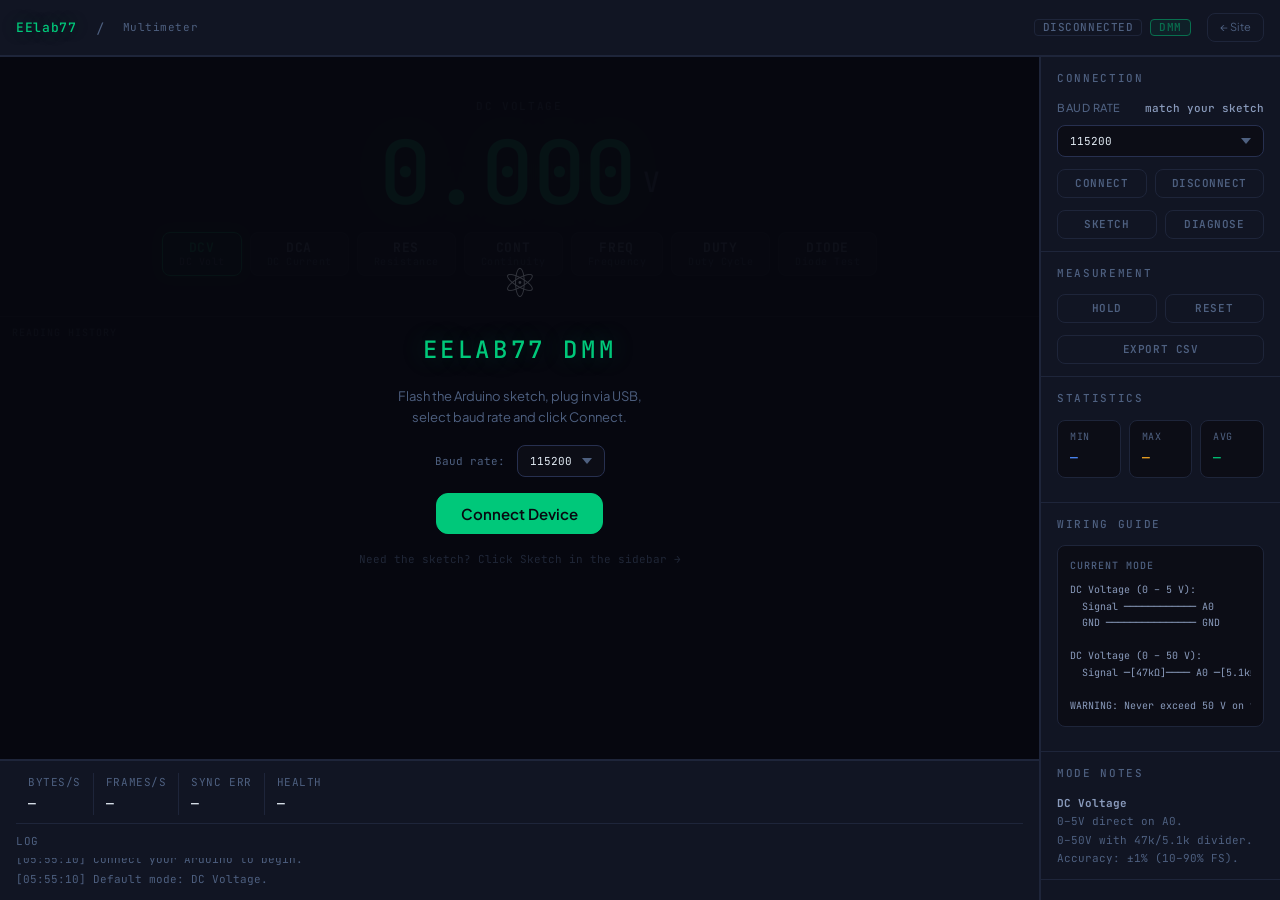
==== multimeter.html @ 3ed182bc "Your descriptive message about what changed" ====
<!DOCTYPE html>
<html lang="en">
<head>
  <meta charset="UTF-8">
  <meta name="viewport" content="width=device-width, initial-scale=1.0">
  <title>Multimeter — EElab77</title>
  <meta name="description" content="EElab77 browser-based multimeter. DC voltage, current, resistance, continuity, frequency, duty cycle and diode test. Runs in Chrome via Web Serial.">

  <!-- Favicon -->
  <link rel="icon" type="image/svg+xml" href="assets/img/favicon.svg">

  <!-- CSS — tokens first, then base, then components, then shared
       instrument layout, then this page's specific styles -->
  <link rel="stylesheet" href="assets/css/tokens.css">
  <link rel="stylesheet" href="assets/css/base.css">
  <link rel="stylesheet" href="assets/css/components.css">
  <link rel="stylesheet" href="assets/css/instrument.css">
  <link rel="stylesheet" href="assets/css/multimeter.css">
</head>
<body class="is-instrument">

<div class="instrument-layout">

  <!-- ═══════════════════════════════════════════════════════
       INSTRUMENT NAV
  ════════════════════════════════════════════════════════ -->
  <header class="inst-nav">
    <a href="multimeter.html" class="inst-nav__logo">EElab77</a>
    <span class="inst-nav__sep">/</span>
    <span class="inst-nav__page">Multimeter</span>

    <!-- Status badges -->
    <div class="inst-nav__badges">
      <div class="badge"          id="dmm-conn-badge">DISCONNECTED</div>
      <div class="badge badge--green" style="opacity:0.5;">DMM</div>
    </div>

    <a href="index.html" class="inst-nav__home">← Site</a>
  </header>


  <!-- ═══════════════════════════════════════════════════════
       MAIN AREA — DMM display on top, strip chart below
  ════════════════════════════════════════════════════════ -->
  <main class="inst-main inst-main--dmm" id="inst-main">

    <!-- ── DMM display area ── -->
    <div class="dmm-display-area">

      <!-- Hold badge — shown when hold is active -->
      <div class="dmm-hold-badge" id="dmm-hold-badge">HOLD</div>

      <div class="dmm-display">

        <!-- Mode label — e.g. "DC Voltage" -->
        <div class="dmm-mode-label" id="dmm-mode-label">DC Voltage</div>

        <!-- Main reading row — number + unit -->
        <div class="dmm-reading-row">
          <div class="dmm-reading dmm-reading--voltage" id="dmm-reading">
            0.000
          </div>
          <div class="dmm-unit" id="dmm-unit">V</div>
        </div>

        <!-- Overrange indicator — shown instead of reading -->
        <div class="dmm-ol" id="dmm-ol">OL</div>

        <!-- Continuity indicator circle — shown in CONT mode -->
        <div class="cont-indicator is-open"
             id="cont-indicator"
             style="display:none;">&#9675;</div>

        <!-- Diode forward voltage label — shown in DIODE mode -->
        <div class="diode-vf" id="diode-vf" style="display:none;"></div>

        <!-- Secondary reading row — e.g. Period alongside Freq -->
        <div class="detail-rows" id="detail-rows" style="display:none;">
          <div class="detail-item">
            <div class="detail-item__label" id="detail-label-1"></div>
            <div class="detail-item__value" id="detail-value-1"></div>
          </div>
        </div>

      </div><!-- /.dmm-display -->

      <!-- Mode selector buttons -->
      <div class="mode-selector">

        <button class="mode-btn is-active--dcv" id="mode-btn-1">
          <span class="mode-btn__abbr">DCV</span>
          <span class="mode-btn__label">DC Volt</span>
        </button>

        <button class="mode-btn" id="mode-btn-2">
          <span class="mode-btn__abbr">DCA</span>
          <span class="mode-btn__label">DC Current</span>
        </button>

        <button class="mode-btn" id="mode-btn-3">
          <span class="mode-btn__abbr">RES</span>
          <span class="mode-btn__label">Resistance</span>
        </button>

        <button class="mode-btn" id="mode-btn-4">
          <span class="mode-btn__abbr">CONT</span>
          <span class="mode-btn__label">Continuity</span>
        </button>

        <button class="mode-btn" id="mode-btn-5">
          <span class="mode-btn__abbr">FREQ</span>
          <span class="mode-btn__label">Frequency</span>
        </button>

        <button class="mode-btn" id="mode-btn-6">
          <span class="mode-btn__abbr">DUTY</span>
          <span class="mode-btn__label">Duty Cycle</span>
        </button>

        <button class="mode-btn" id="mode-btn-7">
          <span class="mode-btn__abbr">DIODE</span>
          <span class="mode-btn__label">Diode Test</span>
        </button>

      </div><!-- /.mode-selector -->

    </div><!-- /.dmm-display-area -->


    <!-- ── Strip chart area ── -->
    <div class="dmm-chart-area">
      <canvas id="strip-chart"></canvas>
      <div class="chart-label">Reading history</div>
      <div class="chart-timespan" id="chart-timespan"></div>
    </div>


    <!-- ── Connect overlay ── -->
    <div class="connect-overlay" id="dmm-connect-overlay">
      <div class="connect-overlay__icon">&#9883;</div>
      <div class="connect-overlay__title">EELAB77 DMM</div>
      <p class="connect-overlay__sub">
        Flash the Arduino sketch, plug in via USB,<br>
        select baud rate and click Connect.
      </p>

      <div class="connect-overlay__baud">
        <span class="connect-overlay__baud-label">Baud rate:</span>
        <select class="select" id="dmm-overlay-baud-select">
          <option value="9600">9600</option>
          <option value="57600">57600</option>
          <option value="115200" selected>115200</option>
          <option value="500000">500000</option>
        </select>
      </div>

      <button class="btn btn--green btn--lg"
              id="dmm-btn-connect-overlay">
        Connect Device
      </button>

      <div class="connect-overlay__warn" id="dmm-no-serial-warn">
        &#9888; Web Serial requires Chrome or Edge.
      </div>
      <div class="connect-overlay__note">
        Need the sketch? Click Sketch in the sidebar &rarr;
      </div>
    </div>

  </main><!-- /.inst-main -->


  <!-- ═══════════════════════════════════════════════════════
       STATUS BAR
  ════════════════════════════════════════════════════════ -->
  <div class="inst-statusbar">

    <!-- Stats strip -->
    <div class="inst-statusbar__stats">
      <div class="stat-cell">
        <div class="stat-cell__name">Bytes/s</div>
        <div class="stat-cell__value" id="dmm-st-bps">&#8212;</div>
      </div>
      <div class="stat-cell">
        <div class="stat-cell__name">Frames/s</div>
        <div class="stat-cell__value" id="dmm-st-fps">&#8212;</div>
      </div>
      <div class="stat-cell">
        <div class="stat-cell__name">Sync Err</div>
        <div class="stat-cell__value" id="dmm-st-err">&#8212;</div>
      </div>
      <div class="stat-cell">
        <div class="stat-cell__name">Health</div>
        <div class="stat-cell__value" id="dmm-st-health">&#8212;</div>
      </div>
    </div>

    <!-- Log -->
    <div class="inst-statusbar__log-label">Log</div>
    <div class="log" id="dmm-log"></div>

  </div>


  <!-- ═══════════════════════════════════════════════════════
       CONTROLS SIDEBAR
  ════════════════════════════════════════════════════════ -->
  <aside class="inst-sidebar">

    <!-- ── Connection ── -->
    <div class="ctrl-section">
      <div class="ctrl-section__title">Connection</div>
      <div class="ctrl-row">
        <div class="form-label">
          Baud rate
          <span class="form-label-value">match your sketch</span>
        </div>
        <select class="select" id="dmm-baud-select">
          <option value="9600">9600</option>
          <option value="57600">57600</option>
          <option value="115200" selected>115200</option>
          <option value="500000">500000</option>
        </select>
      </div>
      <div class="ctrl-btn-row">
        <button class="btn btn--toggle" id="dmm-btn-connect">
          Connect
        </button>
        <button class="btn btn--toggle" id="dmm-btn-disconnect">
          Disconnect
        </button>
      </div>
      <div class="ctrl-btn-row">
        <button class="btn btn--toggle" id="dmm-btn-sketch">
          Sketch
        </button>
        <button class="btn btn--toggle" id="dmm-btn-diag">
          Diagnose
        </button>
      </div>
    </div>


    <!-- ── Measurement control ── -->
    <div class="ctrl-section">
      <div class="ctrl-section__title">Measurement</div>
      <div class="ctrl-btn-row">
        <button class="btn btn--toggle" id="dmm-btn-hold">
          Hold
        </button>
        <button class="btn btn--toggle" id="dmm-btn-reset">
          Reset
        </button>
      </div>
      <div class="ctrl-btn-row">
        <button class="btn btn--toggle" id="dmm-btn-csv">
          Export CSV
        </button>
      </div>
    </div>


    <!-- ── Min / Max / Avg ── -->
    <div class="ctrl-section">
      <div class="ctrl-section__title">Statistics</div>
      <div class="stat-panel">
        <div class="stat-panel__cell">
          <div class="stat-panel__label">Min</div>
          <div class="stat-panel__value stat-panel__value--min"
               id="stat-min">&#8212;</div>
        </div>
        <div class="stat-panel__cell">
          <div class="stat-panel__label">Max</div>
          <div class="stat-panel__value stat-panel__value--max"
               id="stat-max">&#8212;</div>
        </div>
        <div class="stat-panel__cell">
          <div class="stat-panel__label">Avg</div>
          <div class="stat-panel__value stat-panel__value--avg"
               id="stat-avg">&#8212;</div>
        </div>
      </div>
    </div>


    <!-- ── Wiring guide ── -->
    <div class="ctrl-section">
      <div class="ctrl-section__title">Wiring Guide</div>
      <div class="wiring-guide">
        <div class="wiring-guide__title">Current mode</div>
        <pre class="wiring-guide__content" id="wiring-content"></pre>
      </div>
    </div>


    <!-- ── Range info ── -->
    <div class="ctrl-section">
      <div class="ctrl-section__title">Mode Notes</div>
      <div style="
        font-family: var(--font-mono);
        font-size: var(--text-xs);
        color: var(--color-text-3);
        line-height: var(--leading-loose);
      ">
        <div id="mode-notes-dcv">
          <strong style="color:var(--color-text-2);">DC Voltage</strong><br>
          0&ndash;5V direct on A0.<br>
          0&ndash;50V with 47k/5.1k divider.<br>
          Accuracy: &plusmn;1% (10&ndash;90% FS).
        </div>
        <div id="mode-notes-dca" style="display:none;">
          <strong style="color:var(--color-text-2);">DC Current</strong><br>
          1&Omega; shunt on A0.<br>
          Max: 1A continuous.<br>
          Break circuit to insert shunt.
        </div>
        <div id="mode-notes-res" style="display:none;">
          <strong style="color:var(--color-text-2);">Resistance</strong><br>
          Best: 100&Omega;&ndash;100k&Omega;.<br>
          Disconnect component first.<br>
          10k&Omega; ref resistor required.
        </div>
        <div id="mode-notes-cont" style="display:none;">
          <strong style="color:var(--color-text-2);">Continuity</strong><br>
          Closed when R &lt; 50&Omega;.<br>
          Same wiring as resistance.<br>
          Visual indicator only (no buzzer).
        </div>
        <div id="mode-notes-freq" style="display:none;">
          <strong style="color:var(--color-text-2);">Frequency</strong><br>
          Signal on D8 (0&ndash;5V only).<br>
          Range: ~1Hz to ~8MHz.<br>
          Never exceed 5V on D8.
        </div>
        <div id="mode-notes-duty" style="display:none;">
          <strong style="color:var(--color-text-2);">Duty Cycle</strong><br>
          Signal on D8 (0&ndash;5V only).<br>
          High time / period &times; 100%.<br>
          Never exceed 5V on D8.
        </div>
        <div id="mode-notes-diode" style="display:none;">
          <strong style="color:var(--color-text-2);">Diode Test</strong><br>
          Same wiring as resistance.<br>
          Reads forward voltage Vf.<br>
          OL = open or reverse biased.
        </div>
      </div>
    </div>

  </aside>

</div><!-- /.instrument-layout -->


<!-- ═══════════════════════════════════════════════════════
     SKETCH MODAL
════════════════════════════════════════════════════════ -->
<div class="modal-backdrop" id="dmm-sketch-modal-backdrop">
  <div class="modal">

    <div class="modal__header">
      <div class="modal__title">Arduino Sketch &mdash; Multimeter</div>
      <button class="modal__close" id="dmm-modal-close">&#10005;</button>
    </div>

    <div class="modal__body">
      <pre id="dmm-sketch-text"
           style="font-size:11px; line-height:var(--leading-loose);"></pre>
    </div>

    <div class="modal__footer">
      <button class="btn btn--ghost btn--sm"
              id="dmm-btn-copy-sketch">Copy</button>
      <button class="btn btn--green btn--sm"
              id="dmm-btn-dl-sketch">Download .ino</button>
    </div>

  </div>
</div>


<!-- ═══════════════════════════════════════════════════════
     DIAGNOSTICS MODAL
════════════════════════════════════════════════════════ -->
<div class="modal-backdrop" id="dmm-diag-modal-backdrop">
  <div class="modal modal--sm">

    <div class="modal__header">
      <div class="modal__title">Diagnostics</div>
      <button class="modal__close" id="dmm-diag-close">&#10005;</button>
    </div>

    <div class="modal__body">

      <div class="diag-section-title">System Checks</div>
      <div id="dmm-diag-checks"></div>

      <div class="diag-section-title">Serial Echo Test</div>
      <p class="diag-trouble" style="margin-bottom:var(--space-3);">
        Sends <strong>T</strong> to the Arduino. The sketch responds with
        a human-readable self-test you can also verify in Arduino Serial
        Monitor at the same baud rate.
      </p>
      <div class="serial-test-out is-empty" id="dmm-serial-test-out">
        Output will appear here after running the test...
      </div>
      <div class="ctrl-btn-row" style="margin-top:var(--space-3);">
        <button class="btn btn--toggle" id="dmm-btn-test">Run Test</button>
        <button class="btn btn--toggle" id="dmm-btn-clear-test">Clear</button>
      </div>

      <div class="diag-section-title">Troubleshooting</div>
      <div class="diag-trouble">
        <strong>Reading jumps or is noisy</strong><br>
        &rarr; Add 100nF capacitor from A0 to GND.<br>
        &rarr; Shorten probe wires to reduce pickup.<br>
        <br>
        <strong>Resistance reads OL</strong><br>
        &rarr; Check 10k&Omega; ref resistor is connected 5V&rarr;A0.<br>
        &rarr; Disconnect component from circuit before measuring.<br>
        <br>
        <strong>Frequency reads 0 or OL</strong><br>
        &rarr; Signal must be on D8, not A0.<br>
        &rarr; Signal must be 0&ndash;5V logic. Never exceed 5V.<br>
        &rarr; Signal must be at least 1Hz for Timer1 to capture.<br>
        <br>
        <strong>No frames received</strong><br>
        &rarr; Baud rate mismatch &mdash; match selector to sketch.<br>
        &rarr; Close Arduino Serial Monitor before connecting.<br>
        <br>
        <strong>Firefox not working</strong><br>
        &rarr; Web Serial requires Chrome or Edge.
      </div>

    </div>

    <div class="modal__footer">
      <button class="btn btn--green btn--sm"
              id="dmm-btn-run-checks">Run All Checks</button>
    </div>

  </div>
</div>


<!-- ═══════════════════════════════════════════════════════
     JS — strict load order
     1. multimeter-sketch.js   data  (EELAB_MULTIMETER_SKETCH)
     2. multimeter-serial.js   serial layer  (EEDmmSerial)
     3. multimeter-engine.js   processing    (EEDmmEngine)
     4. multimeter-controls.js UI + drawing  (EEDmmControls)
     5. nav.js                 active link
════════════════════════════════════════════════════════ -->
<script src="assets/js/multimeter-sketch.js"></script>
<script src="assets/js/multimeter-serial.js"></script>
<script src="assets/js/multimeter-engine.js"></script>
<script src="assets/js/multimeter-controls.js"></script>
<script src="assets/js/nav.js"></script>

<!-- Wire mode notes visibility to mode buttons -->
<script>
(function () {
  var noteMap = {
    1: 'mode-notes-dcv',
    2: 'mode-notes-dca',
    3: 'mode-notes-res',
    4: 'mode-notes-cont',
    5: 'mode-notes-freq',
    6: 'mode-notes-duty',
    7: 'mode-notes-diode'
  };

  function showNote(modeCode) {
    Object.keys(noteMap).forEach(function (k) {
      var el = document.getElementById(noteMap[k]);
      if (el) el.style.display = (+k === modeCode) ? 'block' : 'none';
    });
  }

  document.addEventListener('DOMContentLoaded', function () {
    /* Show DCV notes by default */
    showNote(1);

    /* Hook into each mode button after controls.js has wired them */
    for (var code = 1; code <= 7; code++) {
      (function (c) {
        var btn = document.getElementById('mode-btn-' + c);
        if (btn) btn.addEventListener('click', function () { showNote(c); });
      }(code));
    }
  });
}());
</script>

</body>
</html>
---- assets/css/tokens.css ----
/*
 * tokens.css — EElab77
 * Single source of truth for every design value.
 * No other file uses raw hex, px, or font names directly.
 * Rule: if you need a new value, add it here first.
 */

@import url('https://fonts.googleapis.com/css2?family=Plus+Jakarta+Sans:wght@300;400;500;600;700;800&family=JetBrains+Mono:wght@400;500;600&display=swap');

:root {

  /* ── Fonts ── */
  --font-sans: 'Plus Jakarta Sans', sans-serif;
  --font-mono: 'JetBrains Mono', monospace;

  /* ── Background colours ── */
  --color-bg-deep:    #07080F;
  --color-bg:         #0C0D16;
  --color-bg-raised:  #111523;
  --color-bg-overlay: #171B2E;
  --color-bg-hover:   #1D2236;

  /* ── Border colours ── */
  --color-border:   #1E253A;
  --color-border-2: #273050;
  --color-border-3: #36406A;

  /* ── Text colours ── */
  --color-text:     #E4EDF6;
  --color-text-2:   #8A9BBC;
  --color-text-3:   #4E6080;
  --color-text-inv: #07080F;

  /* ── Green — primary brand, CH1 ── */
  --color-green:      #00C87A;
  --color-green-lt:   #00E88A;
  --color-green-dim:  rgba(0, 200, 122, 0.12);
  --color-green-glow: rgba(0, 200, 122, 0.25);

  /* ── Amber — secondary, CH2, signal gen ── */
  --color-amber:      #F5A623;
  --color-amber-lt:   #FFBE4D;
  --color-amber-dim:  rgba(245, 166, 35, 0.12);
  --color-amber-glow: rgba(245, 166, 35, 0.25);

  /* ── Red — errors ── */
  --color-red:     #FF4E4E;
  --color-red-dim: rgba(255, 78, 78, 0.12);

  /* ── Blue — info ── */
  --color-blue:     #4E8CFF;
  --color-blue-dim: rgba(78, 140, 255, 0.12);

  /* ── Cyan — cursors, FFT ── */
  --color-cyan:     #00C8E8;
  --color-cyan-dim: rgba(0, 200, 232, 0.12);

  /* ── 8-point spacing scale ── */
  --space-1:   4px;
  --space-2:   8px;
  --space-3:   12px;
  --space-4:   16px;
  --space-5:   20px;
  --space-6:   24px;
  --space-8:   32px;
  --space-10:  40px;
  --space-12:  48px;
  --space-16:  64px;
  --space-20:  80px;
  --space-24:  96px;

  /* ── Type scale ── */
  --text-xs:   11px;
  --text-sm:   13px;
  --text-base: 15px;
  --text-md:   17px;
  --text-lg:   20px;
  --text-xl:   24px;
  --text-2xl:  32px;
  --text-3xl:  40px;
  --text-hero: clamp(38px, 6vw, 64px);

  /* ── Line heights ── */
  --leading-tight:   1.1;
  --leading-snug:    1.25;
  --leading-normal:  1.5;
  --leading-relaxed: 1.65;

  /* ── Font weights ── */
  --weight-regular:   400;
  --weight-medium:    500;
  --weight-semibold:  600;
  --weight-bold:      700;
  --weight-extrabold: 800;

  /* ── Letter spacing ── */
  --tracking-tight:   -0.03em;
  --tracking-snug:    -0.02em;
  --tracking-normal:   0;
  --tracking-wide:     0.05em;
  --tracking-wider:    0.10em;
  --tracking-widest:   0.15em;

  /* ── Border radius — one consistent set ── */
  --radius-xs:   2px;
  --radius-sm:   4px;
  --radius-md:   8px;
  --radius-lg:   12px;
  --radius-xl:   16px;
  --radius-pill: 100px;

  /* ── Elevation — one style, reused everywhere ── */
  --shadow-sm: 0 1px 2px rgba(0,0,0,0.30);
  --shadow-md: 0 2px 8px rgba(0,0,0,0.40), 0 1px 2px rgba(0,0,0,0.30);
  --shadow-lg: 0 8px 24px rgba(0,0,0,0.50), 0 2px 6px rgba(0,0,0,0.40);
  --shadow-xl: 0 20px 48px rgba(0,0,0,0.60), 0 4px 12px rgba(0,0,0,0.40);

  /* ── Z-index scale ── */
  --z-base:    0;
  --z-raised:  10;
  --z-dropdown:100;
  --z-sticky:  200;
  --z-overlay: 300;
  --z-modal:   400;

  /* ── Motion ── */
  --ease-out:      cubic-bezier(0.0, 0.0, 0.2, 1.0);
  --ease-in:       cubic-bezier(0.4, 0.0, 1.0, 1.0);
  --ease-inout:    cubic-bezier(0.4, 0.0, 0.2, 1.0);
  --duration-fast: 120ms;
  --duration-base: 200ms;
  --duration-slow: 350ms;

  /* ── Layout ── */
  --max-width:        1120px;
  --page-padding-x:   clamp(var(--space-6), 6vw, var(--space-16));
  --nav-height:       56px;
  --controls-width:   240px;
  --status-height:    140px;
}
---- assets/css/base.css ----
/*
 * base.css — EElab77
 * Global reset and raw HTML element styles only.
 * No class names live here. Import after tokens.css.
 */

*, *::before, *::after {
  box-sizing: border-box;
  margin: 0;
  padding: 0;
}

html {
  font-size: 16px;
  scroll-behavior: smooth;
  -webkit-text-size-adjust: 100%;
}

body {
  background-color: var(--color-bg-deep);
  color: var(--color-text);
  font-family: var(--font-sans);
  font-size: var(--text-base);
  font-weight: var(--weight-regular);
  line-height: var(--leading-relaxed);
  overflow-x: hidden;
  -webkit-font-smoothing: antialiased;
  -moz-osx-font-smoothing: grayscale;
}

/* Instrument pages fill the full viewport with no scroll */
body.is-instrument {
  overflow: hidden;
  user-select: none;
}

/* ── Headings ── */
h1, h2, h3, h4, h5, h6 {
  font-weight: var(--weight-bold);
  line-height: var(--leading-tight);
  letter-spacing: var(--tracking-snug);
  color: var(--color-text);
}

h1 { font-size: var(--text-hero); font-weight: var(--weight-extrabold); }
h2 { font-size: var(--text-3xl); }
h3 { font-size: var(--text-2xl); }
h4 { font-size: var(--text-xl); }
h5 { font-size: var(--text-lg);  font-weight: var(--weight-semibold); }
h6 { font-size: var(--text-base); font-weight: var(--weight-semibold); }

p {
  color: var(--color-text-2);
  line-height: var(--leading-relaxed);
}

a {
  color: inherit;
  text-decoration: none;
}

code, kbd, pre {
  font-family: var(--font-mono);
  font-size: var(--text-sm);
}

pre {
  overflow-x: auto;
  white-space: pre;
}

img, svg {
  display: block;
  max-width: 100%;
}

button {
  font-family: var(--font-sans);
  cursor: pointer;
  border: none;
  background: none;
}

input, select, textarea {
  font-family: var(--font-sans);
  font-size: var(--text-base);
}

ul, ol { list-style: none; }

/* ── Focus — keyboard only ── */
:focus-visible {
  outline: 2px solid var(--color-green);
  outline-offset: 3px;
  border-radius: var(--radius-sm);
}
:focus:not(:focus-visible) { outline: none; }

/* ── Scrollbar ── */
::-webkit-scrollbar              { width: 4px; height: 4px; }
::-webkit-scrollbar-track        { background: transparent; }
::-webkit-scrollbar-thumb        { background: var(--color-border-2); border-radius: var(--radius-pill); }
::-webkit-scrollbar-thumb:hover  { background: var(--color-border-3); }

/* ── Selection ── */
::selection {
  background: var(--color-green-dim);
  color: var(--color-text);
}

/* ── Layout utility ── */
.page-container {
  max-width: var(--max-width);
  margin-inline: auto;
  padding-inline: var(--page-padding-x);
}

.visually-hidden {
  position: absolute;
  width: 1px;
  height: 1px;
  overflow: hidden;
  clip: rect(0 0 0 0);
  white-space: nowrap;
}
---- assets/css/components.css ----
/*
 * components.css — EElab77
 * Every reusable UI component. Same radius, same shadow,
 * same padding logic across every page. Never redefine
 * a button or card in a page-specific file.
 *
 * Contents:
 *   1. Buttons
 *   2. Badges
 *   3. Cards
 *   4. Form controls (range, select)
 *   5. Modals
 *   6. Stat cells
 *   7. Log output
 */


/* ─────────────────────────────────────────────────────────────
   1. BUTTONS
───────────────────────────────────────────────────────────── */

.btn {
  display: inline-flex;
  align-items: center;
  justify-content: center;
  gap: var(--space-2);
  font-family: var(--font-sans);
  font-size: var(--text-sm);
  font-weight: var(--weight-semibold);
  line-height: 1;
  padding: var(--space-2) var(--space-4);
  border-radius: var(--radius-md);
  border: 1px solid transparent;
  cursor: pointer;
  text-decoration: none;
  white-space: nowrap;
  transition:
    background-color var(--duration-base) var(--ease-out),
    border-color     var(--duration-base) var(--ease-out),
    color            var(--duration-base) var(--ease-out),
    box-shadow       var(--duration-base) var(--ease-out),
    transform        var(--duration-fast) var(--ease-out);
  user-select: none;
}

.btn:active { transform: translateY(1px); }

/* Sizes */
.btn--sm { font-size: var(--text-xs);  padding: var(--space-1) var(--space-3); border-radius: var(--radius-sm); }
.btn--lg { font-size: var(--text-base); padding: var(--space-3) var(--space-6); border-radius: var(--radius-lg); }
.btn--xl { font-size: var(--text-md);  padding: var(--space-4) var(--space-8); border-radius: var(--radius-lg); }
.btn--block { width: 100%; }

/* Variants */
.btn--primary {
  background: var(--color-text);
  color: var(--color-text-inv);
  border-color: var(--color-text);
}
.btn--primary:hover {
  background: var(--color-green);
  border-color: var(--color-green);
  box-shadow: 0 0 20px var(--color-green-glow);
}

.btn--green {
  background: var(--color-green);
  color: var(--color-text-inv);
  border-color: var(--color-green);
}
.btn--green:hover {
  background: var(--color-green-lt);
  border-color: var(--color-green-lt);
  box-shadow: 0 4px 16px var(--color-green-glow);
}

.btn--amber {
  background: var(--color-amber);
  color: var(--color-text-inv);
  border-color: var(--color-amber);
}
.btn--amber:hover {
  background: var(--color-amber-lt);
  border-color: var(--color-amber-lt);
  box-shadow: 0 4px 16px var(--color-amber-glow);
}

.btn--ghost {
  background: transparent;
  color: var(--color-text-2);
  border-color: var(--color-border-2);
}
.btn--ghost:hover {
  background: var(--color-bg-overlay);
  color: var(--color-text);
  border-color: var(--color-border-3);
}

.btn--danger {
  background: transparent;
  color: var(--color-text-3);
  border-color: var(--color-border);
}
.btn--danger:hover {
  background: var(--color-red-dim);
  color: var(--color-red);
  border-color: var(--color-red);
}

/*
 * Toggle button — used throughout instrument control panels.
 * Add .is-active to activate, .is-active--amber for amber variant.
 */
.btn--toggle {
  background: transparent;
  color: var(--color-text-3);
  border-color: var(--color-border);
  font-family: var(--font-mono);
  font-size: var(--text-xs);
  letter-spacing: var(--tracking-wide);
  text-transform: uppercase;
}
.btn--toggle:hover {
  color: var(--color-text-2);
  border-color: var(--color-border-2);
  background: var(--color-bg-hover);
}
.btn--toggle.is-active {
  background: var(--color-green-dim);
  color: var(--color-green);
  border-color: var(--color-green);
}
.btn--toggle.is-active--amber {
  background: var(--color-amber-dim);
  color: var(--color-amber);
  border-color: var(--color-amber);
}
.btn--toggle.is-active--red {
  background: var(--color-red-dim);
  color: var(--color-red);
  border-color: var(--color-red);
}


/* ─────────────────────────────────────────────────────────────
   2. BADGES
───────────────────────────────────────────────────────────── */

.badge {
  display: inline-flex;
  align-items: center;
  gap: var(--space-1);
  font-family: var(--font-mono);
  font-size: var(--text-xs);
  font-weight: var(--weight-medium);
  padding: 2px var(--space-2);
  border-radius: var(--radius-sm);
  border: 1px solid var(--color-border);
  color: var(--color-text-3);
  letter-spacing: var(--tracking-wide);
  text-transform: uppercase;
  line-height: 1;
}

.badge--green {
  color: var(--color-green);
  border-color: var(--color-green);
  background: var(--color-green-dim);
}
.badge--amber {
  color: var(--color-amber);
  border-color: var(--color-amber);
  background: var(--color-amber-dim);
}
.badge--red {
  color: var(--color-red);
  border-color: var(--color-red);
  background: var(--color-red-dim);
}
.badge--live {
  color: var(--color-green);
  border-color: var(--color-green);
  background: var(--color-green-dim);
  animation: badge-pulse 1.5s ease-in-out infinite;
}

@keyframes badge-pulse {
  0%, 100% { opacity: 1; }
  50%       { opacity: 0.4; }
}

/* Pill tag for feature lists */
.tag {
  display: inline-flex;
  align-items: center;
  font-family: var(--font-mono);
  font-size: var(--text-xs);
  font-weight: var(--weight-medium);
  padding: 2px var(--space-2);
  border-radius: var(--radius-pill);
  background: var(--color-bg-overlay);
  color: var(--color-text-3);
  border: 1px solid var(--color-border);
  letter-spacing: var(--tracking-wide);
  white-space: nowrap;
}


/* ─────────────────────────────────────────────────────────────
   3. CARDS
───────────────────────────────────────────────────────────── */

.card {
  background: var(--color-bg-raised);
  border: 1px solid var(--color-border);
  border-radius: var(--radius-lg);
  padding: var(--space-6);
  box-shadow: var(--shadow-sm);
}

.card--compact {
  padding: var(--space-4);
  border-radius: var(--radius-md);
}

.card--interactive {
  transition:
    border-color var(--duration-base) var(--ease-out),
    box-shadow   var(--duration-base) var(--ease-out);
}
.card--interactive:hover {
  border-color: var(--color-border-2);
  box-shadow: var(--shadow-md);
}


/* ─────────────────────────────────────────────────────────────
   4. FORM CONTROLS
───────────────────────────────────────────────────────────── */

.form-label {
  display: flex;
  justify-content: space-between;
  align-items: baseline;
  font-size: var(--text-xs);
  font-weight: var(--weight-medium);
  color: var(--color-text-3);
  margin-bottom: var(--space-1);
  text-transform: uppercase;
  letter-spacing: var(--tracking-wide);
}

.form-label-value {
  font-family: var(--font-mono);
  font-size: var(--text-xs);
  color: var(--color-text-2);
  text-transform: none;
  letter-spacing: 0;
}

/* Range slider */
.range {
  -webkit-appearance: none;
  appearance: none;
  width: 100%;
  height: 3px;
  background: var(--color-border-2);
  border-radius: var(--radius-pill);
  outline: none;
  cursor: pointer;
}

.range::-webkit-slider-thumb {
  -webkit-appearance: none;
  appearance: none;
  width: 14px;
  height: 14px;
  border-radius: 50%;
  background: var(--color-green);
  box-shadow: 0 0 0 3px var(--color-green-dim);
  cursor: pointer;
  transition: box-shadow var(--duration-fast) var(--ease-out);
}
.range::-webkit-slider-thumb:hover {
  box-shadow: 0 0 0 5px var(--color-green-glow);
}

.range--amber::-webkit-slider-thumb {
  background: var(--color-amber);
  box-shadow: 0 0 0 3px var(--color-amber-dim);
}
.range--amber::-webkit-slider-thumb:hover {
  box-shadow: 0 0 0 5px var(--color-amber-glow);
}

/* Select */
.select {
  width: 100%;
  padding: var(--space-2) var(--space-3);
  padding-right: var(--space-8);
  background-color: var(--color-bg);
  background-image: url("data:image/svg+xml,%3Csvg xmlns='http://www.w3.org/2000/svg' width='10' height='6'%3E%3Cpath d='M0 0l5 6 5-6z' fill='%234E6080'/%3E%3C/svg%3E");
  background-repeat: no-repeat;
  background-position: right var(--space-3) center;
  border: 1px solid var(--color-border-2);
  border-radius: var(--radius-md);
  color: var(--color-text);
  font-family: var(--font-mono);
  font-size: var(--text-xs);
  appearance: none;
  -webkit-appearance: none;
  cursor: pointer;
  outline: none;
  transition: border-color var(--duration-base) var(--ease-out);
}
.select:focus  { border-color: var(--color-green); }
.select option { background: var(--color-bg-raised); }


/* ─────────────────────────────────────────────────────────────
   5. MODALS
───────────────────────────────────────────────────────────── */

.modal-backdrop {
  display: none;
  position: fixed;
  inset: 0;
  background: rgba(7, 8, 15, 0.88);
  z-index: var(--z-modal);
  align-items: center;
  justify-content: center;
  backdrop-filter: blur(4px);
}
.modal-backdrop.is-open {
  display: flex;
  animation: backdrop-in var(--duration-base) var(--ease-out) both;
}

@keyframes backdrop-in {
  from { opacity: 0; }
  to   { opacity: 1; }
}

.modal {
  background: var(--color-bg-raised);
  border: 1px solid var(--color-border-2);
  border-radius: var(--radius-xl);
  width: min(720px, 90vw);
  max-height: 84vh;
  display: flex;
  flex-direction: column;
  box-shadow: var(--shadow-xl);
  animation: modal-in var(--duration-base) var(--ease-out) both;
}
.modal--sm { width: min(560px, 90vw); }

@keyframes modal-in {
  from { transform: translateY(12px); opacity: 0; }
  to   { transform: translateY(0);    opacity: 1; }
}

.modal__header {
  display: flex;
  align-items: center;
  justify-content: space-between;
  padding: var(--space-4) var(--space-6);
  border-bottom: 1px solid var(--color-border);
  flex-shrink: 0;
}

.modal__title {
  font-family: var(--font-mono);
  font-size: var(--text-sm);
  font-weight: var(--weight-medium);
  color: var(--color-green);
  letter-spacing: var(--tracking-wide);
  text-transform: uppercase;
}

.modal__close {
  display: flex;
  align-items: center;
  justify-content: center;
  width: var(--space-6);
  height: var(--space-6);
  color: var(--color-text-3);
  border-radius: var(--radius-md);
  font-size: var(--text-lg);
  line-height: 1;
  transition: color var(--duration-fast), background var(--duration-fast);
}
.modal__close:hover { color: var(--color-text); background: var(--color-bg-hover); }

.modal__body {
  padding: var(--space-6);
  overflow-y: auto;
  flex: 1;
}

.modal__footer {
  display: flex;
  align-items: center;
  justify-content: flex-end;
  gap: var(--space-3);
  padding: var(--space-4) var(--space-6);
  border-top: 1px solid var(--color-border);
  flex-shrink: 0;
}


/* ─────────────────────────────────────────────────────────────
   6. STAT CELLS  (used in scope status bar)
───────────────────────────────────────────────────────────── */

.stat-cell {
  display: flex;
  flex-direction: column;
  gap: 2px;
  padding-inline: var(--space-3);
}
.stat-cell + .stat-cell {
  border-left: 1px solid var(--color-border);
}

.stat-cell__name {
  font-family: var(--font-mono);
  font-size: var(--text-xs);
  color: var(--color-text-3);
  letter-spacing: var(--tracking-wide);
  text-transform: uppercase;
}

.stat-cell__value {
  font-family: var(--font-mono);
  font-size: var(--text-sm);
  color: var(--color-text);
  font-weight: var(--weight-medium);
}
.stat-cell__value--ok   { color: var(--color-green); }
.stat-cell__value--warn { color: var(--color-amber); }
.stat-cell__value--err  { color: var(--color-red);   }


/* ─────────────────────────────────────────────────────────────
   7. LOG OUTPUT
───────────────────────────────────────────────────────────── */

.log {
  font-family: var(--font-mono);
  font-size: var(--text-xs);
  display: flex;
  flex-direction: column-reverse;
  gap: 2px;
  overflow-y: auto;
}

.log__line      { color: var(--color-text-3); }
.log__line--ok  { color: #00A060; }
.log__line--warn{ color: var(--color-amber); }
.log__line--err { color: var(--color-red); }
---- assets/css/instrument.css ----
/*
 * instrument.css — EElab77
 * Shared layout for ALL instrument pages (scope + signal gen).
 * The fixed grid, sidebar, status bar, overlays, and
 * diagnostic modal styles all live here.
 */

/* ── App grid ── */
.instrument-layout {
  display: grid;
  grid-template-areas:
    "nav       nav"
    "main      sidebar"
    "statusbar sidebar";
  grid-template-rows: var(--nav-height) 1fr var(--status-height);
  grid-template-columns: 1fr var(--controls-width);
  width: 100vw;
  height: 100vh;
  gap: 1px;
  background: var(--color-border);
  overflow: hidden;
}

/* ── Instrument nav ── */
.inst-nav {
  grid-area: nav;
  background: var(--color-bg-raised);
  border-bottom: 1px solid var(--color-border);
  display: flex;
  align-items: center;
  padding-inline: var(--space-4);
  gap: var(--space-4);
}

.inst-nav__logo {
  font-family: var(--font-mono);
  font-size: var(--text-sm);
  font-weight: var(--weight-medium);
  color: var(--color-green);
  letter-spacing: var(--tracking-wide);
  text-shadow: 0 0 20px var(--color-green-glow);
  text-decoration: none;
}

.inst-nav__sep { color: var(--color-text-3); margin-inline: var(--space-1); }

.inst-nav__page {
  font-family: var(--font-mono);
  font-size: var(--text-xs);
  color: var(--color-text-3);
  letter-spacing: var(--tracking-wide);
}

.inst-nav__home {
  font-size: var(--text-xs);
  color: var(--color-text-3);
  text-decoration: none;
  display: flex;
  align-items: center;
  gap: var(--space-1);
  padding: var(--space-1) var(--space-3);
  border: 1px solid var(--color-border);
  border-radius: var(--radius-md);
  transition: all var(--duration-base) var(--ease-out);
}
.inst-nav__home:hover { color: var(--color-text-2); border-color: var(--color-border-2); }

.inst-nav__badges {
  display: flex;
  gap: var(--space-2);
  margin-left: auto;
}

/* ── Main canvas area ── */
.inst-main {
  grid-area: main;
  background: var(--color-bg-deep);
  position: relative;
  overflow: hidden;
}

/* ── Status bar ── */
.inst-statusbar {
  grid-area: statusbar;
  background: var(--color-bg-raised);
  border-top: 1px solid var(--color-border);
  padding: var(--space-3) var(--space-4);
  display: flex;
  flex-direction: column;
  gap: var(--space-2);
  overflow: hidden;
}

.inst-statusbar__stats {
  display: flex;
  gap: 0;
  padding-bottom: var(--space-2);
  border-bottom: 1px solid var(--color-border);
  flex-wrap: wrap;
}

.inst-statusbar__log-label {
  font-family: var(--font-mono);
  font-size: var(--text-xs);
  color: var(--color-text-3);
  letter-spacing: var(--tracking-wide);
  text-transform: uppercase;
}

/* ── Sidebar ── */
.inst-sidebar {
  grid-area: sidebar;
  background: var(--color-bg-raised);
  border-left: 1px solid var(--color-border);
  display: flex;
  flex-direction: column;
  overflow-y: auto;
  overflow-x: hidden;
}

/* ── Control sections ── */
.ctrl-section {
  padding: var(--space-3) var(--space-4);
  border-bottom: 1px solid var(--color-border);
}

.ctrl-section__title {
  font-family: var(--font-mono);
  font-size: var(--text-xs);
  font-weight: var(--weight-medium);
  color: var(--color-text-3);
  letter-spacing: var(--tracking-widest);
  text-transform: uppercase;
  margin-bottom: var(--space-3);
}

.ctrl-row {
  display: flex;
  flex-direction: column;
  gap: var(--space-1);
  margin-bottom: var(--space-3);
}
.ctrl-row:last-child { margin-bottom: 0; }

.ctrl-btn-row {
  display: flex;
  gap: var(--space-2);
  margin-bottom: var(--space-3);
}
.ctrl-btn-row:last-child { margin-bottom: 0; }
.ctrl-btn-row .btn--toggle { flex: 1; }

/* Channel tabs */
.ch-tabs {
  display: flex;
  border: 1px solid var(--color-border);
  border-radius: var(--radius-md);
  overflow: hidden;
  margin-bottom: var(--space-3);
}

.ch-tab {
  flex: 1;
  padding: var(--space-2) var(--space-3);
  text-align: center;
  font-family: var(--font-mono);
  font-size: var(--text-xs);
  font-weight: var(--weight-medium);
  color: var(--color-text-3);
  cursor: pointer;
  background: transparent;
  border: none;
  letter-spacing: var(--tracking-wide);
  text-transform: uppercase;
  transition: all var(--duration-base) var(--ease-out);
}
.ch-tab:hover           { color: var(--color-text-2); background: var(--color-bg-hover); }
.ch-tab.is-active--ch1  { color: var(--color-green); background: var(--color-green-dim); border-bottom: 2px solid var(--color-green); }
.ch-tab.is-active--ch2  { color: var(--color-amber); background: var(--color-amber-dim); border-bottom: 2px solid var(--color-amber); }

/* Trigger decoration */
.trig-bar {
  width: 100%;
  height: 2px;
  background: linear-gradient(90deg, var(--color-amber), transparent);
  border-radius: var(--radius-pill);
  margin-top: var(--space-1);
  opacity: 0.5;
}

/* ── Connect overlay ── */
.connect-overlay {
  position: absolute;
  inset: 0;
  display: flex;
  flex-direction: column;
  align-items: center;
  justify-content: center;
  gap: var(--space-4);
  background: rgba(7, 8, 15, 0.94);
  z-index: var(--z-overlay);
  transition: opacity var(--duration-slow) var(--ease-out);
}
.connect-overlay.is-hidden { opacity: 0; pointer-events: none; }

.connect-overlay__icon {
  font-size: 40px;
  opacity: 0.2;
}
.connect-overlay__title {
  font-family: var(--font-mono);
  font-size: var(--text-xl);
  font-weight: var(--weight-medium);
  color: var(--color-green);
  letter-spacing: var(--tracking-widest);
  text-shadow: 0 0 24px var(--color-green-glow);
}
.connect-overlay__sub {
  font-size: var(--text-sm);
  color: var(--color-text-3);
  text-align: center;
  max-width: 300px;
  line-height: var(--leading-relaxed);
}
.connect-overlay__baud {
  display: flex;
  align-items: center;
  gap: var(--space-3);
}
.connect-overlay__baud-label {
  font-family: var(--font-mono);
  font-size: var(--text-xs);
  color: var(--color-text-3);
  white-space: nowrap;
}
.connect-overlay__warn {
  font-family: var(--font-mono);
  font-size: var(--text-xs);
  color: var(--color-red);
  display: none;
}
.connect-overlay__note {
  font-family: var(--font-mono);
  font-size: var(--text-xs);
  color: var(--color-text-3);
  opacity: 0.35;
}

/* ── Canvas overlay elements ── */
.canvas-measurements {
  position: absolute;
  top: var(--space-3);
  left: var(--space-3);
  display: flex;
  flex-direction: column;
  gap: 3px;
  pointer-events: none;
}

.meas-row {
  font-family: var(--font-mono);
  font-size: var(--text-xs);
  display: flex;
  gap: var(--space-2);
  align-items: center;
}
.meas-label     { color: var(--color-text-3); }
.meas-val       { min-width: 60px; }
.meas-val--ch1  { color: var(--color-green); }
.meas-val--ch2  { color: var(--color-amber); }

.canvas-timebase {
  position: absolute;
  bottom: var(--space-3);
  right: var(--space-3);
  font-family: var(--font-mono);
  font-size: var(--text-xs);
  color: var(--color-text-3);
  pointer-events: none;
}

.canvas-trig-state {
  position: absolute;
  bottom: var(--space-3);
  left: var(--space-3);
  font-family: var(--font-mono);
  font-size: var(--text-xs);
  letter-spacing: var(--tracking-wide);
  text-transform: uppercase;
  color: var(--color-text-3);
  pointer-events: none;
}
.canvas-trig-state.is-armed     { color: var(--color-amber); }
.canvas-trig-state.is-triggered { color: var(--color-green); }

/* ── Cursor panel overlay ── */
.cursor-panel {
  position: absolute;
  top: var(--space-3);
  right: var(--space-3);
  background: rgba(17, 21, 35, 0.92);
  border: 1px solid var(--color-border-2);
  border-radius: var(--radius-md);
  padding: var(--space-3);
  font-family: var(--font-mono);
  font-size: var(--text-xs);
  display: none;
  flex-direction: column;
  gap: 4px;
  pointer-events: none;
  min-width: 150px;
}
.cursor-panel.is-visible { display: flex; }

.cursor-panel__row {
  display: flex;
  justify-content: space-between;
  gap: var(--space-4);
}
.cursor-panel__label   { color: var(--color-text-3); }
.cursor-panel__val--t  { color: var(--color-amber); }
.cursor-panel__val--v  { color: var(--color-cyan); }
.cursor-panel__divider { height: 1px; background: var(--color-border); margin-block: 2px; }

/* ── Diagnostics modal content ── */
.diag-section-title {
  font-family: var(--font-mono);
  font-size: var(--text-xs);
  color: var(--color-text-3);
  letter-spacing: var(--tracking-wider);
  text-transform: uppercase;
  border-bottom: 1px solid var(--color-border);
  padding-bottom: var(--space-2);
  margin-bottom: var(--space-3);
  margin-top: var(--space-5);
}
.diag-section-title:first-child { margin-top: 0; }

.diag-check {
  display: flex;
  align-items: flex-start;
  gap: var(--space-3);
  font-family: var(--font-mono);
  font-size: var(--text-xs);
  line-height: var(--leading-relaxed);
  margin-bottom: var(--space-2);
}
.diag-check__icon        { width: 14px; flex-shrink: 0; }
.diag-check__icon--pass  { color: var(--color-green); }
.diag-check__icon--fail  { color: var(--color-red);   }
.diag-check__icon--warn  { color: var(--color-amber); }
.diag-check__text        { color: var(--color-text); }
.diag-check__sub         { color: var(--color-text-3); font-size: 10px; margin-top: 2px; }

.serial-test-out {
  background: var(--color-bg-deep);
  border: 1px solid var(--color-border);
  border-radius: var(--radius-md);
  padding: var(--space-3);
  font-family: var(--font-mono);
  font-size: var(--text-xs);
  color: var(--color-green);
  min-height: 80px;
  max-height: 160px;
  overflow-y: auto;
  white-space: pre-wrap;
  line-height: var(--leading-loose);
}
.serial-test-out.is-empty {
  color: var(--color-text-3);
  font-style: italic;
}

.diag-trouble {
  font-family: var(--font-mono);
  font-size: var(--text-xs);
  color: var(--color-text-3);
  line-height: var(--leading-loose);
}
.diag-trouble strong { color: var(--color-amber); font-weight: var(--weight-medium); }
---- assets/css/multimeter.css ----
/*
 * multimeter.css — EElab77
 * ─────────────────────────────────────────────────────────────
 * Layout and component styles for multimeter.html only.
 * All shared tokens, resets, and component styles come from
 * tokens.css, base.css, components.css, and instrument.css.
 * This file only adds what is unique to the multimeter page.
 *
 * Contents:
 *   1.  Page layout (instrument grid override for multimeter)
 *   2.  DMM display — large numeric readout
 *   3.  Mode selector buttons
 *   4.  Range indicator
 *   5.  Min / Max / Avg panel
 *   6.  Strip chart
 *   7.  Wiring guide panel
 *   8.  Measurement detail rows
 *   9.  Continuity and diode indicators
 *   10. Responsive
 * ─────────────────────────────────────────────────────────────
 */


/* ─────────────────────────────────────────────────────────────
   1. PAGE LAYOUT
   The multimeter uses the shared instrument-layout grid from
   instrument.css but the main area is split differently:
   top = DMM display, bottom = strip chart.
───────────────────────────────────────────────────────────── */

/*
 * Override the inst-main to use flex column so the DMM display
 * sits above the strip chart without fixed pixel heights.
 */
.inst-main--dmm {
  display: flex;
  flex-direction: column;
  overflow: hidden;
}

/* Top display area — holds the big number and mode indicators */
.dmm-display-area {
  flex: 0 0 auto;
  display: flex;
  flex-direction: column;
  align-items: center;
  justify-content: center;
  padding: var(--space-8) var(--space-6);
  background: var(--color-bg-deep);
  border-bottom: 1px solid var(--color-border);
  min-height: 260px;
  position: relative;
}

/* Bottom chart area — fills remaining space */
.dmm-chart-area {
  flex: 1 1 0;
  position: relative;
  overflow: hidden;
  background: var(--color-bg-deep);
}

.dmm-chart-area canvas {
  display: block;
  width: 100%;
  height: 100%;
}


/* ─────────────────────────────────────────────────────────────
   2. DMM DISPLAY — LARGE NUMERIC READOUT
───────────────────────────────────────────────────────────── */

.dmm-display {
  display: flex;
  flex-direction: column;
  align-items: center;
  gap: var(--space-3);
}

/*
 * The main number. Uses tabular-nums so digits don't shift
 * width as the reading changes.
 */
.dmm-reading {
  font-family: var(--font-mono);
  font-size: clamp(56px, 8vw, 88px);
  font-weight: var(--weight-medium);
  letter-spacing: -0.02em;
  line-height: 1;
  color: var(--color-green);
  text-shadow: 0 0 32px var(--color-green-glow);
  font-variant-numeric: tabular-nums;
  transition: color var(--duration-base) var(--ease-out);
  user-select: text;
}

/* Colour variants per mode */
.dmm-reading--voltage  { color: var(--color-green); text-shadow: 0 0 32px var(--color-green-glow); }
.dmm-reading--current  { color: var(--color-amber); text-shadow: 0 0 32px var(--color-amber-glow); }
.dmm-reading--resist   { color: var(--color-blue);  text-shadow: 0 0 32px rgba(78,140,255,0.25); }
.dmm-reading--freq     { color: var(--color-cyan);  text-shadow: 0 0 32px rgba(0,200,232,0.25); }
.dmm-reading--cont     { color: var(--color-green); text-shadow: 0 0 32px var(--color-green-glow); }
.dmm-reading--diode    { color: var(--color-amber); text-shadow: 0 0 32px var(--color-amber-glow); }
.dmm-reading--overrange{ color: var(--color-red);   text-shadow: 0 0 32px var(--color-red-dim); }

/* Unit suffix — smaller, right of the number */
.dmm-unit {
  font-family: var(--font-mono);
  font-size: clamp(18px, 2.5vw, 28px);
  font-weight: var(--weight-medium);
  color: var(--color-text-3);
  align-self: flex-end;
  margin-bottom: 10px;
  margin-left: var(--space-2);
  letter-spacing: 0;
}

/* Wrapper that sits the reading and unit side by side */
.dmm-reading-row {
  display: flex;
  align-items: flex-end;
  gap: 0;
}

/* Mode label — above the number, small caps */
.dmm-mode-label {
  font-family: var(--font-mono);
  font-size: var(--text-xs);
  font-weight: var(--weight-medium);
  color: var(--color-text-3);
  letter-spacing: var(--tracking-widest);
  text-transform: uppercase;
}

/* Range label — below the unit */
.dmm-range-label {
  font-family: var(--font-mono);
  font-size: var(--text-xs);
  color: var(--color-text-3);
  letter-spacing: var(--tracking-wide);
  margin-top: var(--space-1);
}

/* Overrange text */
.dmm-ol {
  font-family: var(--font-mono);
  font-size: clamp(40px, 6vw, 68px);
  font-weight: var(--weight-medium);
  color: var(--color-red);
  text-shadow: 0 0 24px var(--color-red-dim);
  letter-spacing: 0.05em;
  display: none;
}
.dmm-ol.is-visible { display: block; }
.dmm-reading.is-hidden { display: none; }

/* Hold indicator */
.dmm-hold-badge {
  position: absolute;
  top: var(--space-4);
  right: var(--space-4);
  font-family: var(--font-mono);
  font-size: var(--text-xs);
  font-weight: var(--weight-medium);
  color: var(--color-amber);
  background: var(--color-amber-dim);
  border: 1px solid var(--color-amber);
  padding: 2px var(--space-2);
  border-radius: var(--radius-sm);
  letter-spacing: var(--tracking-wide);
  text-transform: uppercase;
  display: none;
}
.dmm-hold-badge.is-visible { display: block; }


/* ─────────────────────────────────────────────────────────────
   3. MODE SELECTOR BUTTONS
───────────────────────────────────────────────────────────── */

.mode-selector {
  display: flex;
  gap: var(--space-2);
  flex-wrap: wrap;
  justify-content: center;
  margin-top: var(--space-4);
}

.mode-btn {
  display: flex;
  flex-direction: column;
  align-items: center;
  gap: 3px;
  padding: var(--space-2) var(--space-4);
  background: var(--color-bg-raised);
  border: 1px solid var(--color-border);
  border-radius: var(--radius-md);
  cursor: pointer;
  transition:
    border-color var(--duration-base) var(--ease-out),
    background   var(--duration-base) var(--ease-out),
    box-shadow   var(--duration-base) var(--ease-out);
  user-select: none;
}

.mode-btn:hover {
  border-color: var(--color-border-2);
  background: var(--color-bg-overlay);
}

.mode-btn__abbr {
  font-family: var(--font-mono);
  font-size: var(--text-sm);
  font-weight: var(--weight-semibold);
  color: var(--color-text-2);
  letter-spacing: var(--tracking-wide);
  line-height: 1;
}

.mode-btn__label {
  font-family: var(--font-mono);
  font-size: 10px;
  color: var(--color-text-3);
  letter-spacing: var(--tracking-wide);
  line-height: 1;
}

/* Active state — colour per mode */
.mode-btn.is-active--dcv {
  border-color: var(--color-green);
  background: var(--color-green-dim);
  box-shadow: 0 0 12px var(--color-green-glow);
}
.mode-btn.is-active--dcv .mode-btn__abbr  { color: var(--color-green); }

.mode-btn.is-active--dca {
  border-color: var(--color-amber);
  background: var(--color-amber-dim);
  box-shadow: 0 0 12px var(--color-amber-glow);
}
.mode-btn.is-active--dca .mode-btn__abbr  { color: var(--color-amber); }

.mode-btn.is-active--res {
  border-color: var(--color-blue);
  background: var(--color-blue-dim);
}
.mode-btn.is-active--res .mode-btn__abbr  { color: var(--color-blue); }

.mode-btn.is-active--cont {
  border-color: var(--color-green);
  background: var(--color-green-dim);
}
.mode-btn.is-active--cont .mode-btn__abbr { color: var(--color-green); }

.mode-btn.is-active--freq {
  border-color: var(--color-cyan);
  background: var(--color-cyan-dim);
}
.mode-btn.is-active--freq .mode-btn__abbr { color: var(--color-cyan); }

.mode-btn.is-active--duty {
  border-color: var(--color-cyan);
  background: var(--color-cyan-dim);
}
.mode-btn.is-active--duty .mode-btn__abbr { color: var(--color-cyan); }

.mode-btn.is-active--diode {
  border-color: var(--color-amber);
  background: var(--color-amber-dim);
}
.mode-btn.is-active--diode .mode-btn__abbr { color: var(--color-amber); }

/* Disabled state — shown when mode cannot be used */
.mode-btn.is-disabled {
  opacity: 0.35;
  cursor: not-allowed;
  pointer-events: none;
}


/* ─────────────────────────────────────────────────────────────
   4. RANGE INDICATOR (sidebar)
───────────────────────────────────────────────────────────── */

.range-indicator {
  display: flex;
  flex-direction: column;
  gap: var(--space-2);
  margin-bottom: var(--space-3);
}

.range-item {
  display: flex;
  align-items: center;
  justify-content: space-between;
  padding: var(--space-2) var(--space-3);
  background: var(--color-bg);
  border: 1px solid var(--color-border);
  border-radius: var(--radius-md);
  font-family: var(--font-mono);
  font-size: var(--text-xs);
  cursor: pointer;
  transition: all var(--duration-base) var(--ease-out);
}

.range-item:hover {
  border-color: var(--color-border-2);
  background: var(--color-bg-overlay);
}

.range-item.is-active {
  border-color: var(--color-green);
  background: var(--color-green-dim);
}

.range-item__label { color: var(--color-text-2); }
.range-item__max   { color: var(--color-text-3); }
.range-item.is-active .range-item__label { color: var(--color-green); }


/* ─────────────────────────────────────────────────────────────
   5. MIN / MAX / AVG PANEL
───────────────────────────────────────────────────────────── */

.stat-panel {
  display: grid;
  grid-template-columns: repeat(3, 1fr);
  gap: var(--space-2);
  margin-bottom: var(--space-3);
}

.stat-panel__cell {
  background: var(--color-bg);
  border: 1px solid var(--color-border);
  border-radius: var(--radius-md);
  padding: var(--space-2) var(--space-3);
  display: flex;
  flex-direction: column;
  gap: 2px;
}

.stat-panel__label {
  font-family: var(--font-mono);
  font-size: 10px;
  color: var(--color-text-3);
  letter-spacing: var(--tracking-wide);
  text-transform: uppercase;
}

.stat-panel__value {
  font-family: var(--font-mono);
  font-size: var(--text-sm);
  font-weight: var(--weight-medium);
  color: var(--color-text);
  font-variant-numeric: tabular-nums;
}

.stat-panel__value--min { color: var(--color-blue); }
.stat-panel__value--max { color: var(--color-amber); }
.stat-panel__value--avg { color: var(--color-green); }


/* ─────────────────────────────────────────────────────────────
   6. STRIP CHART
───────────────────────────────────────────────────────────── */

.chart-label {
  position: absolute;
  top: var(--space-2);
  left: var(--space-3);
  font-family: var(--font-mono);
  font-size: 10px;
  color: var(--color-text-3);
  letter-spacing: var(--tracking-wider);
  text-transform: uppercase;
  pointer-events: none;
}

.chart-timespan {
  position: absolute;
  top: var(--space-2);
  right: var(--space-3);
  font-family: var(--font-mono);
  font-size: 10px;
  color: var(--color-text-3);
  pointer-events: none;
}


/* ─────────────────────────────────────────────────────────────
   7. WIRING GUIDE PANEL
───────────────────────────────────────────────────────────── */

.wiring-guide {
  background: var(--color-bg);
  border: 1px solid var(--color-border);
  border-radius: var(--radius-md);
  padding: var(--space-3);
  margin-bottom: var(--space-3);
}

.wiring-guide__title {
  font-family: var(--font-mono);
  font-size: 10px;
  font-weight: var(--weight-medium);
  color: var(--color-text-3);
  letter-spacing: var(--tracking-wider);
  text-transform: uppercase;
  margin-bottom: var(--space-2);
}

.wiring-guide__content {
  font-family: var(--font-mono);
  font-size: 10px;
  color: var(--color-text-2);
  line-height: var(--leading-loose);
  white-space: pre;
}

.wiring-guide__pin-a {
  color: var(--color-green);
  font-weight: var(--weight-semibold);
}

.wiring-guide__pin-d {
  color: var(--color-amber);
  font-weight: var(--weight-semibold);
}

.wiring-guide__warn {
  color: var(--color-amber);
}


/* ─────────────────────────────────────────────────────────────
   8. MEASUREMENT DETAIL ROWS
   Secondary readings shown below the main display
   e.g. "Period: 1.00 ms" shown alongside frequency
───────────────────────────────────────────────────────────── */

.detail-rows {
  display: flex;
  gap: var(--space-6);
  justify-content: center;
  flex-wrap: wrap;
  margin-top: var(--space-3);
}

.detail-item {
  display: flex;
  flex-direction: column;
  align-items: center;
  gap: 2px;
}

.detail-item__label {
  font-family: var(--font-mono);
  font-size: 10px;
  color: var(--color-text-3);
  letter-spacing: var(--tracking-wide);
  text-transform: uppercase;
}

.detail-item__value {
  font-family: var(--font-mono);
  font-size: var(--text-sm);
  font-weight: var(--weight-medium);
  color: var(--color-text-2);
  font-variant-numeric: tabular-nums;
}


/* ─────────────────────────────────────────────────────────────
   9. CONTINUITY AND DIODE INDICATORS
───────────────────────────────────────────────────────────── */

/* Continuity — large visual indicator, green when closed */
.cont-indicator {
  width: 64px;
  height: 64px;
  border-radius: 50%;
  border: 3px solid var(--color-border-2);
  display: flex;
  align-items: center;
  justify-content: center;
  font-size: 28px;
  transition: all var(--duration-base) var(--ease-out);
  margin: var(--space-3) 0;
}

.cont-indicator.is-closed {
  border-color: var(--color-green);
  background: var(--color-green-dim);
  box-shadow: 0 0 24px var(--color-green-glow);
  animation: cont-pulse 0.6s ease-in-out infinite;
}

.cont-indicator.is-open {
  border-color: var(--color-red);
  background: var(--color-red-dim);
}

@keyframes cont-pulse {
  0%, 100% { box-shadow: 0 0 16px var(--color-green-glow); }
  50%       { box-shadow: 0 0 32px var(--color-green-glow); }
}

/* Diode forward voltage label */
.diode-vf {
  font-family: var(--font-mono);
  font-size: var(--text-sm);
  color: var(--color-text-2);
  margin-top: var(--space-2);
}

.diode-vf strong {
  color: var(--color-amber);
  font-weight: var(--weight-semibold);
}


/* ─────────────────────────────────────────────────────────────
   10. RESPONSIVE
───────────────────────────────────────────────────────────── */

@media (max-width: 768px) {
  .dmm-reading {
    font-size: 48px;
  }

  .mode-selector {
    gap: var(--space-1);
  }

  .mode-btn {
    padding: var(--space-1) var(--space-2);
  }

  .stat-panel {
    grid-template-columns: 1fr 1fr 1fr;
    gap: var(--space-1);
  }

  .dmm-display-area {
    min-height: 200px;
    padding: var(--space-4);
  }
}
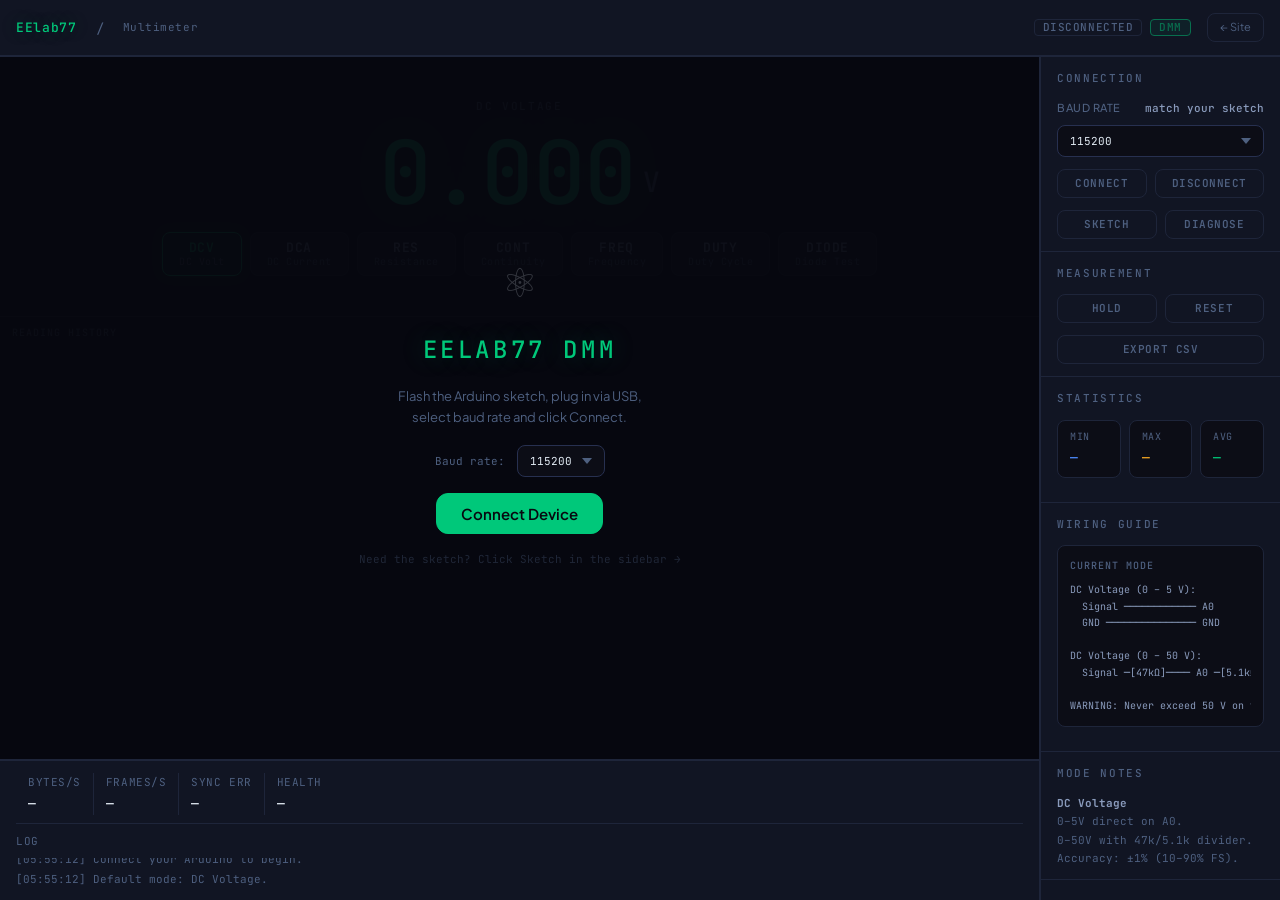
==== commit 708cb549: "Improve all three EElab77 instruments: bug fixes, new features, and code quality Bug fixes - scope-e" ====
--- a/multimeter.html
+++ b/multimeter.html
@@ -451,6 +451,7 @@
      4. multimeter-controls.js UI + drawing  (EEDmmControls)
      5. nav.js                 active link
 ════════════════════════════════════════════════════════ -->
+<script src="assets/js/eelab-shared.js"></script>
 <script src="assets/js/multimeter-sketch.js"></script>
 <script src="assets/js/multimeter-serial.js"></script>
 <script src="assets/js/multimeter-engine.js"></script>
